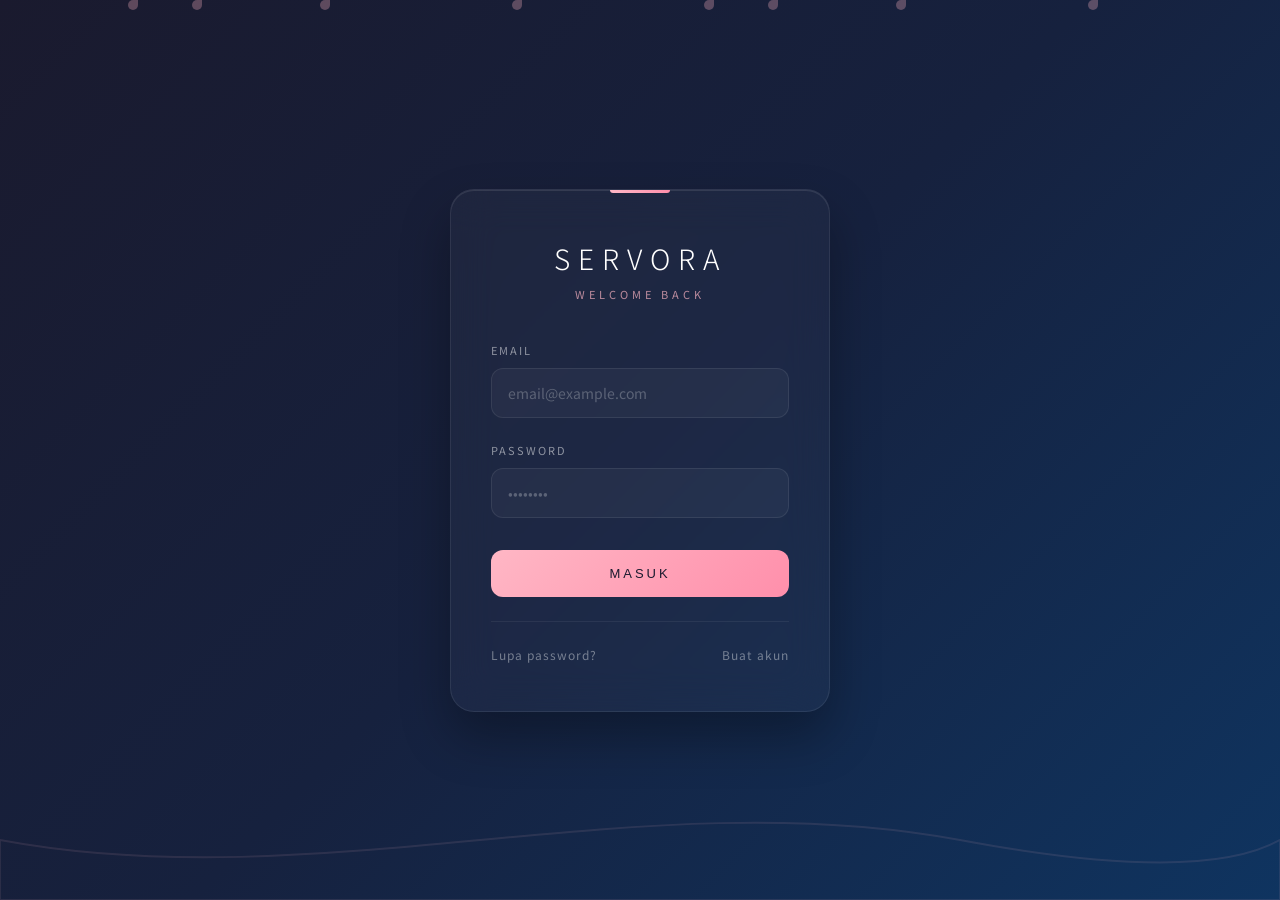
==== index.html @ 48519f72 "buat repo" ====
<!DOCTYPE html>
<html lang="id">
<head>
  <meta charset="UTF-8">
  <meta name="viewport" content="width=device-width, initial-scale=1.0">
  <title>Login - Servora</title>
  <style>
    @import url('https://fonts.googleapis.com/css2?family=Noto+Sans+JP:wght@300;400;500&display=swap');

    * {
      margin: 0;
      padding: 0;
      box-sizing: border-box;
    }

    body {
      font-family: 'Noto Sans JP', sans-serif;
      min-height: 100vh;
      display: flex;
      align-items: center;
      justify-content: center;
      background: linear-gradient(135deg, #1a1a2e 0%, #16213e 50%, #0f3460 100%);
      position: relative;
      overflow: hidden;
    }

    /* Sakura petals background */
    .sakura {
      position: absolute;
      width: 100%;
      height: 100%;
      pointer-events: none;
      overflow: hidden;
    }

    .petal {
      position: absolute;
      width: 10px;
      height: 10px;
      background: rgba(255, 183, 197, 0.3);
      border-radius: 50% 0 50% 50%;
      animation: fall linear infinite;
    }

    .petal:nth-child(1) { left: 10%; animation-duration: 15s; animation-delay: 0s; }
    .petal:nth-child(2) { left: 25%; animation-duration: 18s; animation-delay: 2s; }
    .petal:nth-child(3) { left: 40%; animation-duration: 12s; animation-delay: 4s; }
    .petal:nth-child(4) { left: 55%; animation-duration: 20s; animation-delay: 1s; }
    .petal:nth-child(5) { left: 70%; animation-duration: 16s; animation-delay: 3s; }
    .petal:nth-child(6) { left: 85%; animation-duration: 14s; animation-delay: 5s; }
    .petal:nth-child(7) { left: 15%; animation-duration: 17s; animation-delay: 2.5s; }
    .petal:nth-child(8) { left: 60%; animation-duration: 19s; animation-delay: 0.5s; }

    @keyframes fall {
      0% {
        transform: translateY(-10vh) rotate(0deg);
        opacity: 0;
      }
      10% {
        opacity: 1;
      }
      90% {
        opacity: 1;
      }
      100% {
        transform: translateY(110vh) rotate(720deg);
        opacity: 0;
      }
    }

    /* Login card */
    .login-container {
      background: rgba(255, 255, 255, 0.03);
      backdrop-filter: blur(20px);
      border: 1px solid rgba(255, 255, 255, 0.08);
      border-radius: 24px;
      padding: 48px 40px;
      width: 100%;
      max-width: 380px;
      position: relative;
      box-shadow: 
        0 25px 50px rgba(0, 0, 0, 0.3),
        inset 0 1px 0 rgba(255, 255, 255, 0.1);
    }

    .login-container::before {
      content: '';
      position: absolute;
      top: 0;
      left: 50%;
      transform: translateX(-50%);
      width: 60px;
      height: 3px;
      background: linear-gradient(90deg, #ffb7c5, #ff8fab);
      border-radius: 0 0 3px 3px;
    }

    .logo {
      text-align: center;
      margin-bottom: 40px;
    }

    .logo-text {
      font-size: 28px;
      font-weight: 300;
      letter-spacing: 8px;
      color: #fff;
      text-transform: uppercase;
    }

    .logo-sub {
      font-size: 11px;
      letter-spacing: 4px;
      color: rgba(255, 183, 197, 0.7);
      margin-top: 8px;
      text-transform: uppercase;
    }

    .form-group {
      margin-bottom: 24px;
      position: relative;
    }

    .form-group label {
      display: block;
      font-size: 11px;
      letter-spacing: 2px;
      color: rgba(255, 255, 255, 0.5);
      margin-bottom: 10px;
      text-transform: uppercase;
    }

    .form-group input {
      width: 100%;
      padding: 14px 16px;
      background: rgba(255, 255, 255, 0.04);
      border: 1px solid rgba(255, 255, 255, 0.08);
      border-radius: 12px;
      color: #fff;
      font-size: 14px;
      font-family: inherit;
      transition: all 0.3s ease;
      outline: none;
    }

    .form-group input::placeholder {
      color: rgba(255, 255, 255, 0.25);
    }

    .form-group input:focus {
      background: rgba(255, 255, 255, 0.08);
      border-color: rgba(255, 183, 197, 0.4);
      box-shadow: 0 0 0 3px rgba(255, 183, 197, 0.1);
    }

    .btn-login {
      width: 100%;
      padding: 16px;
      background: linear-gradient(135deg, #ffb7c5 0%, #ff8fab 100%);
      border: none;
      border-radius: 12px;
      color: #1a1a2e;
      font-size: 13px;
      font-weight: 500;
      letter-spacing: 3px;
      text-transform: uppercase;
      cursor: pointer;
      transition: all 0.3s ease;
      margin-top: 8px;
    }

    .btn-login:hover {
      transform: translateY(-2px);
      box-shadow: 0 10px 30px rgba(255, 183, 197, 0.3);
    }

    .btn-login:active {
      transform: translateY(0);
    }

    .links {
      display: flex;
      justify-content: space-between;
      margin-top: 24px;
      padding-top: 24px;
      border-top: 1px solid rgba(255, 255, 255, 0.06);
    }

    .links a {
      font-size: 12px;
      color: rgba(255, 255, 255, 0.4);
      text-decoration: none;
      letter-spacing: 1px;
      transition: color 0.3s ease;
    }

    .links a:hover {
      color: #ffb7c5;
    }

    /* Decorative wave */
    .wave {
      position: absolute;
      bottom: 0;
      left: 0;
      width: 100%;
      height: 120px;
      opacity: 0.1;
    }

    .wave path {
      fill: none;
      stroke: #ffb7c5;
      stroke-width: 2;
    }

    /* Responsive */
    @media (max-width: 480px) {
      .login-container {
        margin: 20px;
        padding: 36px 24px;
      }

      .logo-text {
        font-size: 24px;
        letter-spacing: 6px;
      }
    }
  </style>
</head>
<body>
  <!-- Sakura petals -->
  <div class="sakura">
    <div class="petal"></div>
    <div class="petal"></div>
    <div class="petal"></div>
    <div class="petal"></div>
    <div class="petal"></div>
    <div class="petal"></div>
    <div class="petal"></div>
    <div class="petal"></div>
  </div>

  <!-- Login form -->
  <div class="login-container">
    <div class="logo">
      <div class="logo-text">Servora</div>
      <div class="logo-sub">Welcome back</div>
    </div>

    <form action="#" method="POST">
      <div class="form-group">
        <label>Email</label>
        <input type="email" placeholder="email@example.com" required>
      </div>

      <div class="form-group">
        <label>Password</label>
        <input type="password" placeholder="••••••••" required>
      </div>

      <button type="submit" class="btn-login">Masuk</button>
    </form>

    <div class="links">
      <a href="#">Lupa password?</a>
      <a href="#">Buat akun</a>
    </div>
  </div>

  <!-- Decorative wave -->
  <svg class="wave" viewBox="0 0 1440 120" preserveAspectRatio="none">
    <path d="M0,60 C360,120 720,0 1080,60 C1260,90 1380,90 1440,60 L1440,120 L0,120 Z"></path>
  </svg>
</body>
</html>
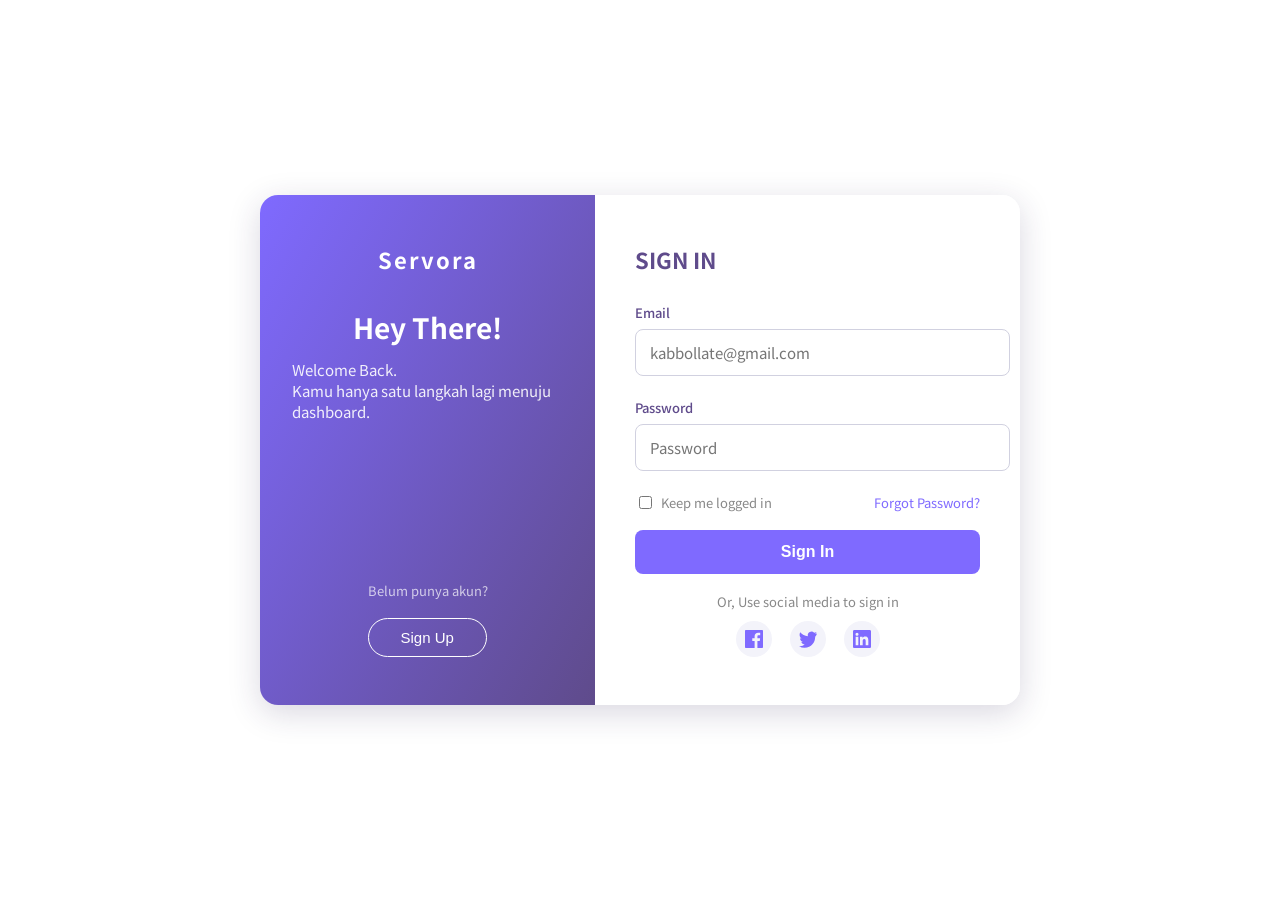
==== commit 19a218ee: "refactor: simplify login page structure and styles Co-authored-by: Copilot <copilot@github.com>" ====
--- a/index.html
+++ b/index.html
@@ -1,276 +1,47 @@
+
 <!DOCTYPE html>
 <html lang="id">
 <head>
   <meta charset="UTF-8">
   <meta name="viewport" content="width=device-width, initial-scale=1.0">
   <title>Login - Servora</title>
-  <style>
-    @import url('https://fonts.googleapis.com/css2?family=Noto+Sans+JP:wght@300;400;500&display=swap');
-
-    * {
-      margin: 0;
-      padding: 0;
-      box-sizing: border-box;
-    }
-
-    body {
-      font-family: 'Noto Sans JP', sans-serif;
-      min-height: 100vh;
-      display: flex;
-      align-items: center;
-      justify-content: center;
-      background: linear-gradient(135deg, #1a1a2e 0%, #16213e 50%, #0f3460 100%);
-      position: relative;
-      overflow: hidden;
-    }
-
-    /* Sakura petals background */
-    .sakura {
-      position: absolute;
-      width: 100%;
-      height: 100%;
-      pointer-events: none;
-      overflow: hidden;
-    }
-
-    .petal {
-      position: absolute;
-      width: 10px;
-      height: 10px;
-      background: rgba(255, 183, 197, 0.3);
-      border-radius: 50% 0 50% 50%;
-      animation: fall linear infinite;
-    }
-
-    .petal:nth-child(1) { left: 10%; animation-duration: 15s; animation-delay: 0s; }
-    .petal:nth-child(2) { left: 25%; animation-duration: 18s; animation-delay: 2s; }
-    .petal:nth-child(3) { left: 40%; animation-duration: 12s; animation-delay: 4s; }
-    .petal:nth-child(4) { left: 55%; animation-duration: 20s; animation-delay: 1s; }
-    .petal:nth-child(5) { left: 70%; animation-duration: 16s; animation-delay: 3s; }
-    .petal:nth-child(6) { left: 85%; animation-duration: 14s; animation-delay: 5s; }
-    .petal:nth-child(7) { left: 15%; animation-duration: 17s; animation-delay: 2.5s; }
-    .petal:nth-child(8) { left: 60%; animation-duration: 19s; animation-delay: 0.5s; }
-
-    @keyframes fall {
-      0% {
-        transform: translateY(-10vh) rotate(0deg);
-        opacity: 0;
-      }
-      10% {
-        opacity: 1;
-      }
-      90% {
-        opacity: 1;
-      }
-      100% {
-        transform: translateY(110vh) rotate(720deg);
-        opacity: 0;
-      }
-    }
-
-    /* Login card */
-    .login-container {
-      background: rgba(255, 255, 255, 0.03);
-      backdrop-filter: blur(20px);
-      border: 1px solid rgba(255, 255, 255, 0.08);
-      border-radius: 24px;
-      padding: 48px 40px;
-      width: 100%;
-      max-width: 380px;
-      position: relative;
-      box-shadow: 
-        0 25px 50px rgba(0, 0, 0, 0.3),
-        inset 0 1px 0 rgba(255, 255, 255, 0.1);
-    }
-
-    .login-container::before {
-      content: '';
-      position: absolute;
-      top: 0;
-      left: 50%;
-      transform: translateX(-50%);
-      width: 60px;
-      height: 3px;
-      background: linear-gradient(90deg, #ffb7c5, #ff8fab);
-      border-radius: 0 0 3px 3px;
-    }
-
-    .logo {
-      text-align: center;
-      margin-bottom: 40px;
-    }
-
-    .logo-text {
-      font-size: 28px;
-      font-weight: 300;
-      letter-spacing: 8px;
-      color: #fff;
-      text-transform: uppercase;
-    }
-
-    .logo-sub {
-      font-size: 11px;
-      letter-spacing: 4px;
-      color: rgba(255, 183, 197, 0.7);
-      margin-top: 8px;
-      text-transform: uppercase;
-    }
-
-    .form-group {
-      margin-bottom: 24px;
-      position: relative;
-    }
-
-    .form-group label {
-      display: block;
-      font-size: 11px;
-      letter-spacing: 2px;
-      color: rgba(255, 255, 255, 0.5);
-      margin-bottom: 10px;
-      text-transform: uppercase;
-    }
-
-    .form-group input {
-      width: 100%;
-      padding: 14px 16px;
-      background: rgba(255, 255, 255, 0.04);
-      border: 1px solid rgba(255, 255, 255, 0.08);
-      border-radius: 12px;
-      color: #fff;
-      font-size: 14px;
-      font-family: inherit;
-      transition: all 0.3s ease;
-      outline: none;
-    }
-
-    .form-group input::placeholder {
-      color: rgba(255, 255, 255, 0.25);
-    }
-
-    .form-group input:focus {
-      background: rgba(255, 255, 255, 0.08);
-      border-color: rgba(255, 183, 197, 0.4);
-      box-shadow: 0 0 0 3px rgba(255, 183, 197, 0.1);
-    }
-
-    .btn-login {
-      width: 100%;
-      padding: 16px;
-      background: linear-gradient(135deg, #ffb7c5 0%, #ff8fab 100%);
-      border: none;
-      border-radius: 12px;
-      color: #1a1a2e;
-      font-size: 13px;
-      font-weight: 500;
-      letter-spacing: 3px;
-      text-transform: uppercase;
-      cursor: pointer;
-      transition: all 0.3s ease;
-      margin-top: 8px;
-    }
-
-    .btn-login:hover {
-      transform: translateY(-2px);
-      box-shadow: 0 10px 30px rgba(255, 183, 197, 0.3);
-    }
-
-    .btn-login:active {
-      transform: translateY(0);
-    }
-
-    .links {
-      display: flex;
-      justify-content: space-between;
-      margin-top: 24px;
-      padding-top: 24px;
-      border-top: 1px solid rgba(255, 255, 255, 0.06);
-    }
-
-    .links a {
-      font-size: 12px;
-      color: rgba(255, 255, 255, 0.4);
-      text-decoration: none;
-      letter-spacing: 1px;
-      transition: color 0.3s ease;
-    }
-
-    .links a:hover {
-      color: #ffb7c5;
-    }
-
-    /* Decorative wave */
-    .wave {
-      position: absolute;
-      bottom: 0;
-      left: 0;
-      width: 100%;
-      height: 120px;
-      opacity: 0.1;
-    }
-
-    .wave path {
-      fill: none;
-      stroke: #ffb7c5;
-      stroke-width: 2;
-    }
-
-    /* Responsive */
-    @media (max-width: 480px) {
-      .login-container {
-        margin: 20px;
-        padding: 36px 24px;
-      }
-
-      .logo-text {
-        font-size: 24px;
-        letter-spacing: 6px;
-      }
-    }
-  </style>
+  <link rel="stylesheet" href="style.css">
 </head>
 <body>
-  <!-- Sakura petals -->
-  <div class="sakura">
-    <div class="petal"></div>
-    <div class="petal"></div>
-    <div class="petal"></div>
-    <div class="petal"></div>
-    <div class="petal"></div>
-    <div class="petal"></div>
-    <div class="petal"></div>
-    <div class="petal"></div>
-  </div>
-
-  <!-- Login form -->
-  <div class="login-container">
-    <div class="logo">
-      <div class="logo-text">Servora</div>
-      <div class="logo-sub">Welcome back</div>
+  <div class="main-container">
+    <div class="left-panel">
+      <div class="logo">Servora</div>
+      <div class="welcome">Hey There!</div>
+      <div class="desc">Welcome Back.<br>Kamu hanya satu langkah lagi menuju dashboard.</div>
+      <div style="margin-top:auto;">
+        <div style="font-size:13px;opacity:0.7;">Belum punya akun?</div>
+        <button class="signup-btn">Sign Up</button>
+      </div>
     </div>
-
-    <form action="#" method="POST">
-      <div class="form-group">
-        <label>Email</label>
-        <input type="email" placeholder="email@example.com" required>
+    <div class="right-panel">
+      <div class="signin-title">SIGN IN</div>
+      <form action="#" method="POST">
+        <div class="form-group">
+          <label for="email">Email</label>
+          <input type="email" id="email" name="email" placeholder="kabbollate@gmail.com" required>
+        </div>
+        <div class="form-group">
+          <label for="password">Password</label>
+          <input type="password" id="password" name="password" placeholder="Password" required>
+        </div>
+        <div class="options">
+          <label><input type="checkbox" name="remember"> Keep me logged in</label>
+          <a href="#" class="forgot">Forgot Password?</a>
+        </div>
+        <button type="submit" class="signin-btn">Sign In</button>
+      </form>
+      <div class="social-login">Or, Use social media to sign in</div>
+      <div class="social-icons">
+        <a href="#" title="Sign in with Facebook" aria-label="Facebook"><svg width="18" height="18" fill="currentColor" viewBox="0 0 24 24"><path d="M22.675 0h-21.35C.595 0 0 .592 0 1.326v21.348C0 23.408.595 24 1.325 24h11.495v-9.294H9.692v-3.622h3.128V8.413c0-3.1 1.893-4.788 4.659-4.788 1.325 0 2.463.099 2.797.143v3.24l-1.918.001c-1.504 0-1.797.715-1.797 1.763v2.313h3.587l-.467 3.622h-3.12V24h6.116C23.406 24 24 23.408 24 22.674V1.326C24 .592 23.406 0 22.675 0"/></svg></a>
+        <a href="#" title="Sign in with Twitter" aria-label="Twitter"><svg width="18" height="18" fill="currentColor" viewBox="0 0 24 24"><path d="M24 4.557a9.93 9.93 0 0 1-2.828.775 4.932 4.932 0 0 0 2.165-2.724c-.951.564-2.005.974-3.127 1.195a4.916 4.916 0 0 0-8.38 4.482C7.691 8.095 4.066 6.13 1.64 3.161c-.542.929-.855 2.01-.855 3.17 0 2.188 1.115 4.116 2.823 5.245a4.904 4.904 0 0 1-2.229-.616c-.054 2.281 1.581 4.415 3.949 4.89a4.936 4.936 0 0 1-2.224.084c.627 1.956 2.444 3.377 4.6 3.417A9.867 9.867 0 0 1 0 21.543a13.94 13.94 0 0 0 7.548 2.209c9.058 0 14.009-7.496 14.009-13.986 0-.213-.005-.425-.014-.636A9.936 9.936 0 0 0 24 4.557z"/></svg></a>
+        <a href="#" title="Sign in with LinkedIn" aria-label="LinkedIn"><svg width="18" height="18" fill="currentColor" viewBox="0 0 24 24"><path d="M22.23 0H1.77C.792 0 0 .771 0 1.723v20.554C0 23.229.792 24 1.77 24h20.46c.978 0 1.77-.771 1.77-1.723V1.723C24 .771 23.208 0 22.23 0zM7.12 20.452H3.56V9.034h3.56v11.418zM5.34 7.691a2.065 2.065 0 1 1 0-4.13 2.065 2.065 0 0 1 0 4.13zm15.112 12.761h-3.554v-5.569c0-1.328-.027-3.037-1.85-3.037-1.853 0-2.136 1.445-2.136 2.939v5.667h-3.554V9.034h3.414v1.561h.049c.476-.899 1.637-1.848 3.37-1.848 3.602 0 4.267 2.37 4.267 5.455v6.25z"/></svg></a>
       </div>
-
-      <div class="form-group">
-        <label>Password</label>
-        <input type="password" placeholder="••••••••" required>
-      </div>
-
-      <button type="submit" class="btn-login">Masuk</button>
-    </form>
-
-    <div class="links">
-      <a href="#">Lupa password?</a>
-      <a href="#">Buat akun</a>
     </div>
   </div>
-
-  <!-- Decorative wave -->
-  <svg class="wave" viewBox="0 0 1440 120" preserveAspectRatio="none">
-    <path d="M0,60 C360,120 720,0 1080,60 C1260,90 1380,90 1440,60 L1440,120 L0,120 Z"></path>
-  </svg>
 </body>
 </html>
--- a/style.css
+++ b/style.css
@@ -0,0 +1,212 @@
+@import url('https://fonts.googleapis.com/css2?family=Noto+Sans+JP:wght@400;700&display=swap');
+
+body {
+  margin: 0;
+  padding: 0;
+  min-height: 100vh;
+  font-family: 'Noto Sans JP', Arial, sans-serif;
+  background: #fff;
+  display: flex;
+  align-items: center;
+  justify-content: center;
+}
+
+.main-container {
+  background: #fff;
+  border-radius: 18px;
+  box-shadow: 0 8px 32px rgba(44, 34, 84, 0.18);
+  display: flex;
+  max-width: 760px;
+  width: 100%;
+  min-height: 400px;
+  overflow: hidden;
+  margin: 40px auto;
+  position: relative;
+  z-index: 1;
+}
+
+.left-panel {
+  background: linear-gradient(120deg, #7f6aff 0%, #5f4b8b 100%);
+  color: #fff;
+  flex: 1.1;
+  display: flex;
+  flex-direction: column;
+  justify-content: center;
+  align-items: center;
+  padding: 48px 32px;
+  position: relative;
+  min-width: 0;
+}
+
+.left-panel .logo {
+  font-size: 22px;
+  font-weight: 700;
+  margin-bottom: 32px;
+  letter-spacing: 2px;
+}
+
+.left-panel .welcome {
+  font-size: 28px;
+  font-weight: 700;
+  margin-bottom: 12px;
+}
+
+.left-panel .desc {
+  font-size: 15px;
+  margin-bottom: 32px;
+  opacity: 0.9;
+}
+
+.left-panel .signup-btn {
+  margin-top: 18px;
+  padding: 10px 32px;
+  border: 1.5px solid #fff;
+  border-radius: 24px;
+  background: transparent;
+  color: #fff;
+  font-size: 15px;
+  font-weight: 500;
+  cursor: pointer;
+  transition: background 0.2s, color 0.2s;
+}
+.left-panel .signup-btn:hover {
+  background: #fff;
+  color: #7f6aff;
+}
+
+.right-panel {
+  flex: 1.4;
+  background: #fff;
+  display: flex;
+  flex-direction: column;
+  justify-content: center;
+  padding: 48px 40px;
+  min-width: 0;
+}
+
+.right-panel .signin-title {
+  font-size: 22px;
+  font-weight: 700;
+  color: #5f4b8b;
+  margin-bottom: 28px;
+}
+
+.form-group {
+  margin-bottom: 22px;
+}
+
+.form-group label {
+  display: block;
+  font-size: 13px;
+  color: #5f4b8b;
+  margin-bottom: 7px;
+  font-weight: 500;
+}
+
+.form-group input {
+  width: 100%;
+  padding: 12px 14px;
+  border: 1.5px solid #d1d1e0;
+  border-radius: 8px;
+  font-size: 15px;
+  font-family: inherit;
+  outline: none;
+  transition: border 0.2s;
+}
+.form-group input:focus {
+  border-color: #7f6aff;
+}
+
+.options {
+  display: flex;
+  align-items: center;
+  justify-content: space-between;
+  margin-bottom: 18px;
+}
+.options label {
+  font-size: 13px;
+  color: #888;
+  font-weight: 400;
+  display: flex;
+  align-items: center;
+  gap: 6px;
+}
+.options .forgot {
+  color: #7f6aff;
+  font-size: 13px;
+  text-decoration: none;
+  transition: color 0.2s;
+}
+.options .forgot:hover {
+  color: #5f4b8b;
+}
+
+.signin-btn {
+  width: 100%;
+  padding: 13px 0;
+  background: #7f6aff;
+  color: #fff;
+  border: none;
+  border-radius: 8px;
+  font-size: 16px;
+  font-weight: 700;
+  cursor: pointer;
+  margin-bottom: 18px;
+  transition: background 0.2s;
+}
+.signin-btn:hover {
+  background: #5f4b8b;
+}
+
+.social-login {
+  text-align: center;
+  color: #888;
+  font-size: 13px;
+  margin-bottom: 10px;
+}
+.social-icons {
+  display: flex;
+  justify-content: center;
+  gap: 18px;
+}
+.social-icons a {
+  display: flex;
+  align-items: center;
+  justify-content: center;
+  width: 36px;
+  height: 36px;
+  border-radius: 50%;
+  background: #f3f3fa;
+  color: #7f6aff;
+  font-size: 18px;
+  transition: background 0.2s, color 0.2s;
+  text-decoration: none;
+}
+.social-icons a:hover {
+  background: #7f6aff;
+  color: #fff;
+}
+
+@media (max-width: 900px) {
+  .main-container {
+    flex-direction: column;
+    max-width: 95vw;
+    min-height: unset;
+    border-radius: 18px;
+    box-shadow: 0 8px 32px rgba(44, 34, 84, 0.18);
+    margin: 20px auto;
+  }
+  .left-panel, .right-panel {
+    flex: unset;
+    width: 100%;
+    min-width: unset;
+    padding: 36px 18px;
+    border-radius: 0;
+  }
+  .left-panel {
+    border-radius: 18px 18px 0 0;
+  }
+  .right-panel {
+    border-radius: 0 0 18px 18px;
+  }
+}
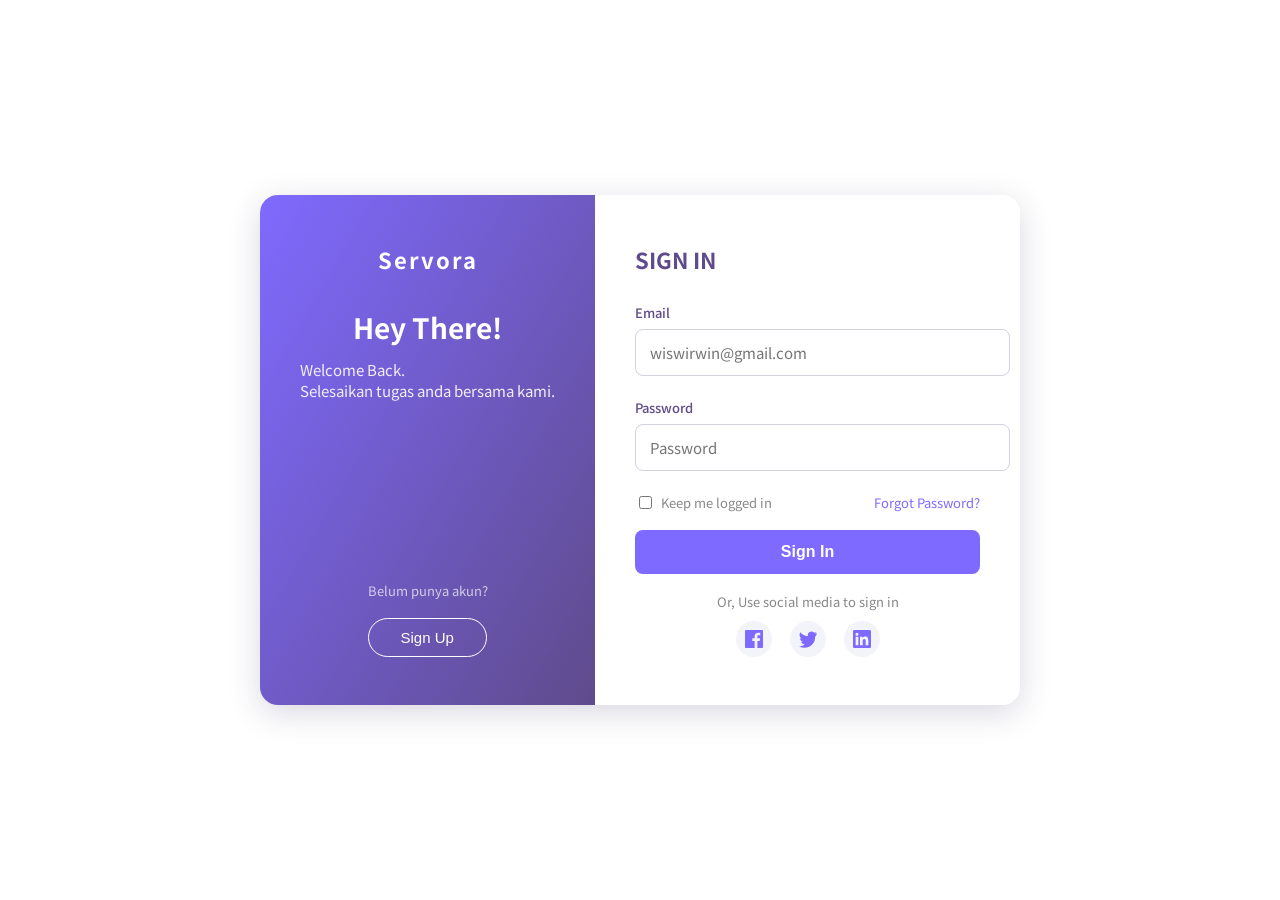
==== commit 3df1ec5d: "m" ====
--- a/index.html
+++ b/index.html
@@ -12,7 +12,7 @@
     <div class="left-panel">
       <div class="logo">Servora</div>
       <div class="welcome">Hey There!</div>
-      <div class="desc">Welcome Back.<br>Kamu hanya satu langkah lagi menuju dashboard.</div>
+      <div class="desc">Welcome Back.<br>Selesaikan tugas anda bersama kami.</div>
       <div style="margin-top:auto;">
         <div style="font-size:13px;opacity:0.7;">Belum punya akun?</div>
         <button class="signup-btn">Sign Up</button>
@@ -23,7 +23,7 @@
       <form action="#" method="POST">
         <div class="form-group">
           <label for="email">Email</label>
-          <input type="email" id="email" name="email" placeholder="kabbollate@gmail.com" required>
+          <input type="email" id="email" name="email" placeholder="wiswirwin@gmail.com" required>
         </div>
         <div class="form-group">
           <label for="password">Password</label>
